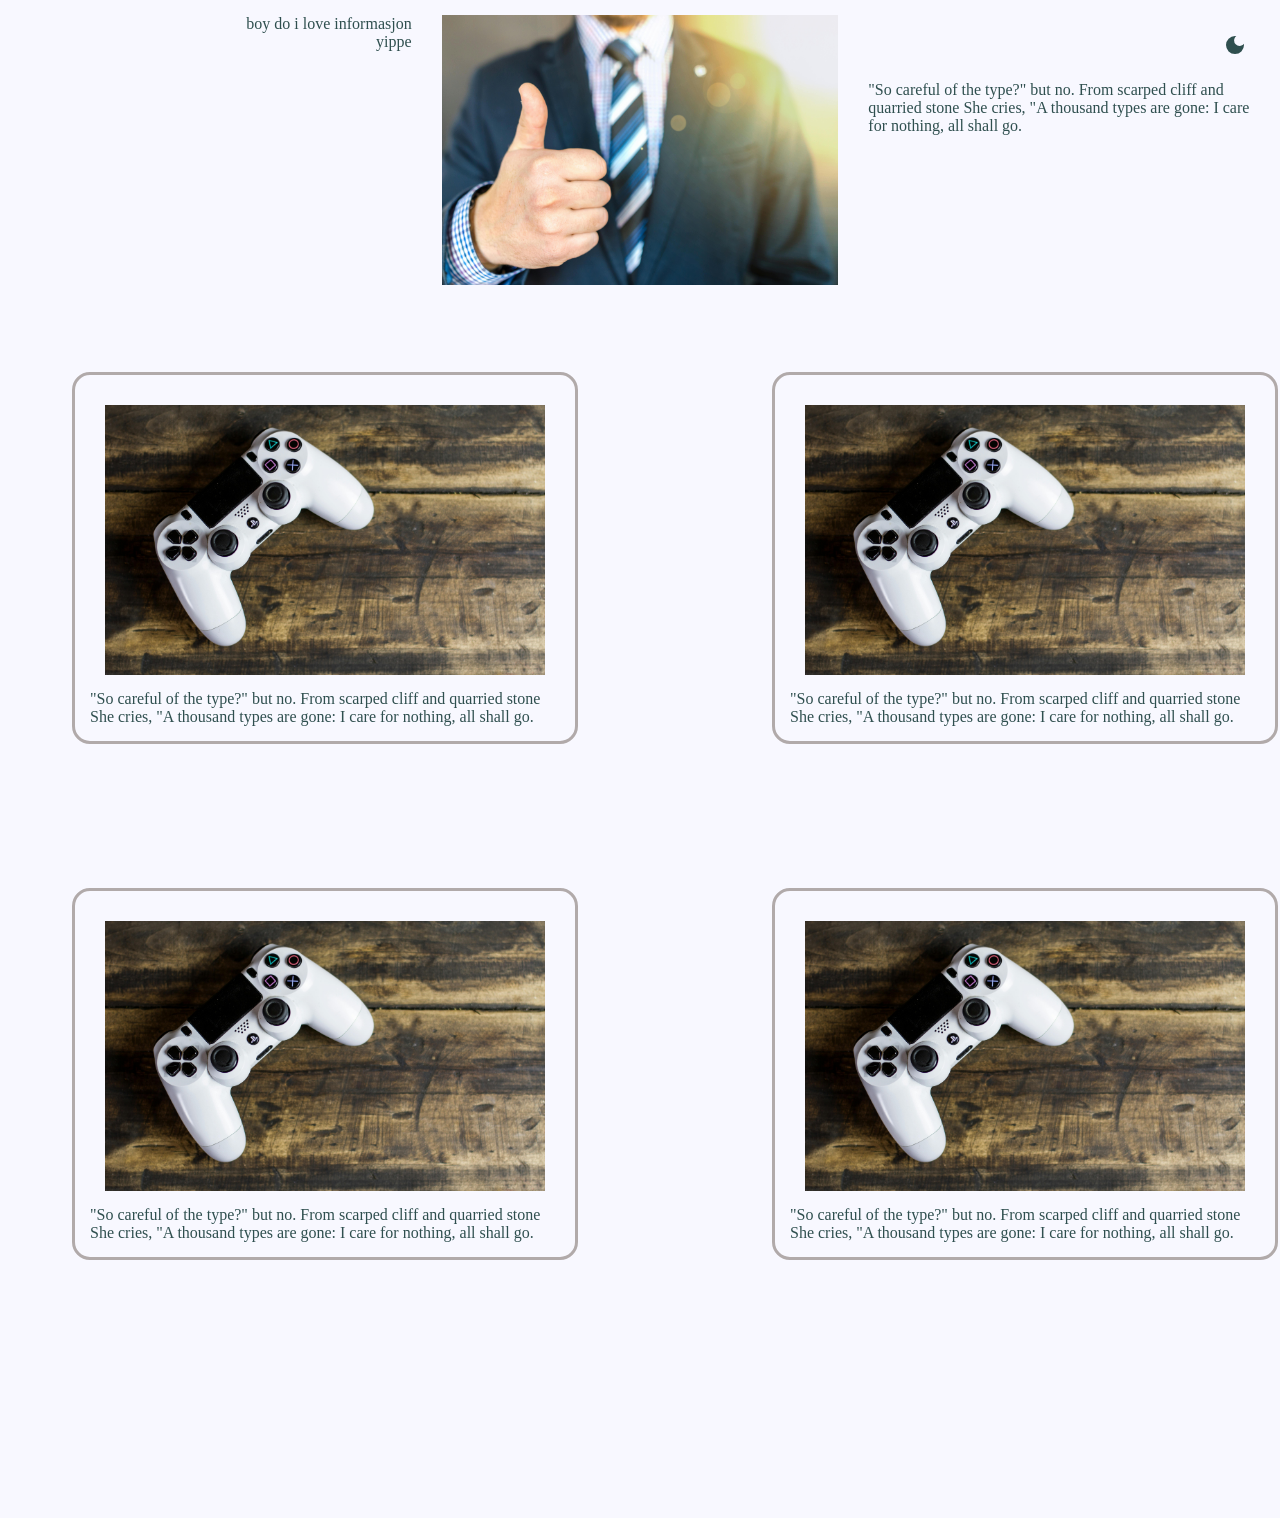
==== index.html @ dd890e80 "dark and light mode" ====
<!doctype html>
<html lang="en">
  <head>
    <meta charset="UTF-8" />
    <meta name="viewport" content="width=device-width, initial-scale=1.0" />
    <title>portfolio</title>
    <link rel="stylesheet" href="css/global.css" />
    <link rel="stylesheet" href="css/style.css" />
  </head>
  <body class="light">
    <header>
      <div id="contactme">
        <p>boy do i love informasjon</p>
        <p>yippe</p>
      </div>
      <img id="itsme" src="/img/pexels-goumbik-684385.jpg" alt="" />
      <div>
        <div id="funnybutton">
          <button id="switch" onclick="klikk()">
            <svg
              xmlns="http://www.w3.org/2000/svg"
              height="24px"
              viewBox="0 -960 960 960"
              width="24px"
              fill="#2f4f4f"
            >
              <path
                d="M480-120q-150 0-255-105T120-480q0-150 105-255t255-105q14 0 27.5 1t26.5 3q-41 29-65.5 75.5T444-660q0 90 63 153t153 63q55 0 101-24.5t75-65.5q2 13 3 26.5t1 27.5q0 150-105 255T480-120Z"
              />
            </svg>
            <svg
              xmlns="http://www.w3.org/2000/svg"
              height="24px"
              viewBox="0 -960 960 960"
              width="24px"
              fill="#e3e3e3"
            >
              <path
                d="M338.5-338.5Q280-397 280-480t58.5-141.5Q397-680 480-680t141.5 58.5Q680-563 680-480t-58.5 141.5Q563-280 480-280t-141.5-58.5ZM200-440H40v-80h160v80Zm720 0H760v-80h160v80ZM440-760v-160h80v160h-80Zm0 720v-160h80v160h-80ZM256-650l-101-97 57-59 96 100-52 56Zm492 496-97-101 53-55 101 97-57 59Zm-98-550 97-101 59 57-100 96-56-52ZM154-212l101-97 55 53-97 101-59-57Z"
              />
            </svg>
          </button>
        </div>
        <br />
        <p></p>
        <br />
        <p id="aboutme">
          "So careful of the type?" but no. From scarped cliff and quarried
          stone She cries, "A thousand types are gone: I care for nothing, all
          shall go.
        </p>
      </div>
    </header>
    <main>
      <div id="img1" class="preview">
        <div class="outline">
          <img src="/img/pexels-pixabay-275033.jpg" alt="" />
          <p>
            "So careful of the type?" but no. From scarped cliff and quarried
            stone She cries, "A thousand types are gone: I care for nothing, all
            shall go.
          </p>
        </div>
      </div>
      <div id="img2" class="preview">
        <div class="outline">
          <img src="/img/pexels-pixabay-275033.jpg" alt="" />
          <p>
            "So careful of the type?" but no. From scarped cliff and quarried
            stone She cries, "A thousand types are gone: I care for nothing, all
            shall go.
          </p>
        </div>
      </div>
      <div id="img3" class="preview">
        <div class="outline">
          <img src="/img/pexels-pixabay-275033.jpg" alt="" />
          <p>
            "So careful of the type?" but no. From scarped cliff and quarried
            stone She cries, "A thousand types are gone: I care for nothing, all
            shall go.
          </p>
        </div>
      </div>

      <div id="img4" class="preview">
        <div class="outline">
          <img src="/img/pexels-pixabay-275033.jpg" alt="" />
          <p>
            "So careful of the type?" but no. From scarped cliff and quarried
            stone She cries, "A thousand types are gone: I care for nothing, all
            shall go.
          </p>
        </div>
      </div>
      <br />
      <p></p>
      <br />
    </main>
    <footer></footer>
  </body>
</html>

<script src="script.js"></script>
---- css/global.css ----
* {
  box-sizing: border-box;
  margin: 0;
  padding: 0;
  font: inherit;
}
img,
video,
Svg {
  max-width: 100%;
  height: auto;
  vertical-align: middle;
}
---- css/style.css ----
header {
  height: 300px;
  display: grid;
  grid-template-columns: 1fr 1fr 1fr;
}
div {
  padding: 15px;
}
img {
  height: 300px;
  display: flex;
  padding: 15px;
  /* min-width: 400px; */
}
#itsme {
  min-width: 400px;
}
main {
  display: grid;
  grid-template-columns: 1fr 1fr;
  column-gap: 50px;
}
footer {
  height: 150px;
}
.preview {
  padding: 75px;
}
.outline {
  border-radius: 15px;
  width: 500px;
  transition-property: box-shadow;
  transition-duration: 500ms;
  outline: solid light-dark(var(--light-outline), var(--dark-outline));
}
.outline:hover {
  box-shadow: 10px 10px;
}
#contactme {
  text-align: right;
}

@media (max-width: 850px) {
  .main {
    grid-template-columns: 1fr 1fr;
  }
  #img1 {
    grid-area: 1 / 2 / span 1;
  }
  #img2 {
    grid-area: 2 / 2 / span 1;
  }
  #img3 {
    grid-area: 3/ 2 / span 1;
  }
  #img4 {
    grid-area: 4/ 2 / span 1;
  }
  #itsme {
    min-width: 300px;
  }
}

:root {
  color-scheme: light dark;

  --light-bg: ghostwhite;
  --light-color: #2f4f4f;
  --light-code: tomato;
  --light-outline: rgb(177, 170, 170);

  --dark-bg: #020924;
  --dark-color: ghostwhite;
  --dark-code: gold;
  --dark-outline: #2f4f4f;
}
* {
  background-color: light-dark(var(--light-bg), var(--dark-bg));
  color: light-dark(var(--light-color), var(--dark-color));
}

.light {
  color-scheme: light;
}
.dark {
  color-scheme: dark;
}

#switch {
  height: 50px;
  width: 50px;
  padding: 0px;
  border-radius: 50%;
  display: flex;
  justify-content: center;
  align-items: center;
  position: fixed;
  top: 20px;
  right: 20px;
  border: none;
}
#switch svg:last-child {
  display: none;
}

.dark #switch svg:first-child {
  display: none;
}
.dark #switch svg:last-child {
  display: block;
}
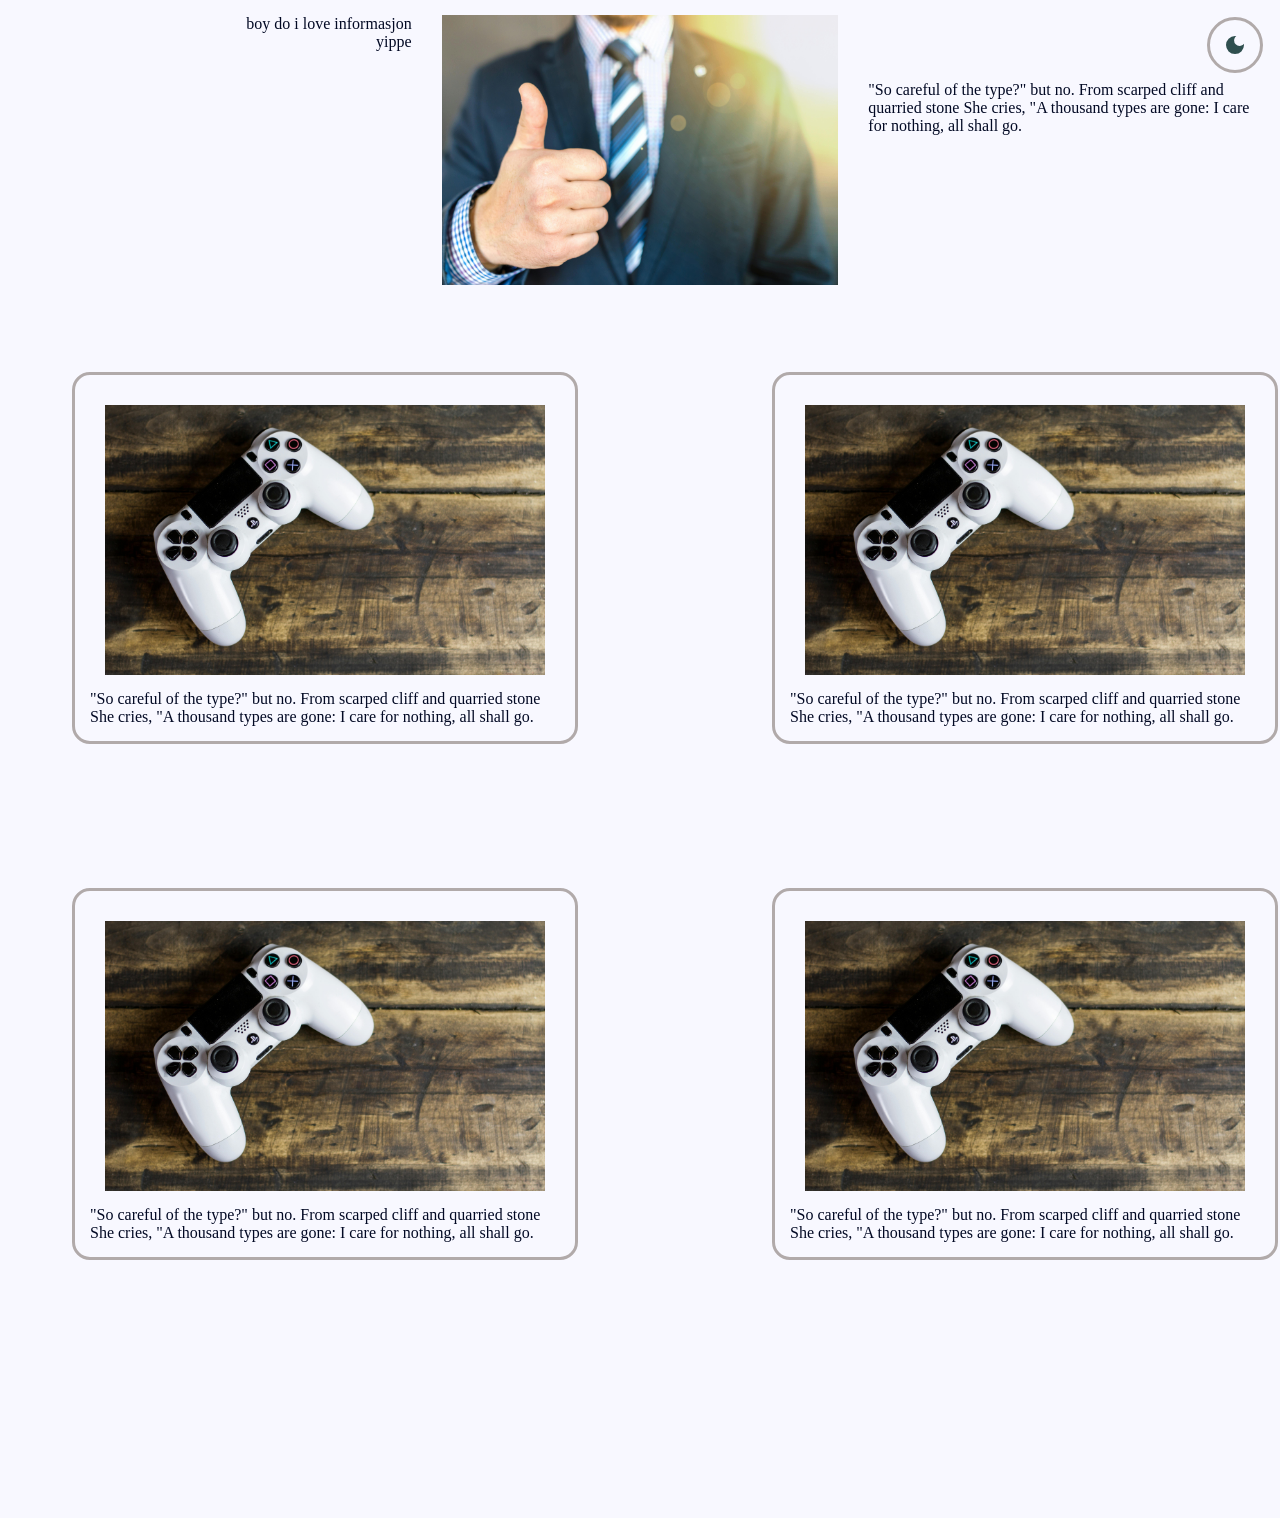
==== commit 0f341eb2: "modalwindow" ====
--- a/index.html
+++ b/index.html
@@ -53,7 +53,7 @@
     </header>
     <main>
       <div id="img1" class="preview">
-        <div class="outline">
+        <div onclick="dialog1()" class="outline">
           <img src="/img/pexels-pixabay-275033.jpg" alt="" />
           <p>
             "So careful of the type?" but no. From scarped cliff and quarried
@@ -82,7 +82,6 @@
           </p>
         </div>
       </div>
-
       <div id="img4" class="preview">
         <div class="outline">
           <img src="/img/pexels-pixabay-275033.jpg" alt="" />
@@ -96,6 +95,22 @@
       <br />
       <p></p>
       <br />
+      <dialog id="dialog">
+        <div class="wrapper">
+          <img class="dialogimg" src="img/pexels-pixabay-275033.jpg" alt="" />
+          <p>
+            "So careful of the type?" but no. From scarped cliff and quarried
+            stone She cries, "A thousand types are gone: I care for nothing, all
+            shall go. "So careful of the type?" but no. From scarped cliff and
+            quarried stone She cries, "A thousand types are gone: I care for
+            nothing, all shall go. "So careful of the type?" but no. From
+            scarped cliff and quarried stone She cries, "A thousand types are
+            gone: I care for nothing, all shall go. "So careful of the type?"
+            but no. From scarped cliff and quarried stone She cries, "A thousand
+            types are gone: I care for nothing, all shall go.
+          </p>
+        </div>
+      </dialog>
     </main>
     <footer></footer>
   </body>
--- a/css/global.css
+++ b/css/global.css
@@ -1,4 +1,4 @@
-* {
+*:not(dialog) {
   box-sizing: border-box;
   margin: 0;
   padding: 0;
--- a/css/style.css
+++ b/css/style.css
@@ -10,7 +10,6 @@
   height: 300px;
   display: flex;
   padding: 15px;
-  /* min-width: 400px; */
 }
 #itsme {
   min-width: 400px;
@@ -35,6 +34,7 @@
 }
 .outline:hover {
   box-shadow: 10px 10px;
+  cursor: pointer;
 }
 #contactme {
   text-align: right;
@@ -65,7 +65,7 @@
   color-scheme: light dark;
 
   --light-bg: ghostwhite;
-  --light-color: #2f4f4f;
+  --light-color: #020924;
   --light-code: tomato;
   --light-outline: rgb(177, 170, 170);
 
@@ -98,6 +98,7 @@
   top: 20px;
   right: 20px;
   border: none;
+  outline: solid light-dark(var(--light-outline), var(--dark-outline));
 }
 #switch svg:last-child {
   display: none;
@@ -109,3 +110,15 @@
 .dark #switch svg:last-child {
   display: block;
 }
+dialog {
+  height: 700px;
+  width: 950px;
+  padding: 0;
+  outline: none;
+}
+dialog.wrapper {
+  padding: 16px;
+}
+.dialogimg {
+  height: 600px;
+}
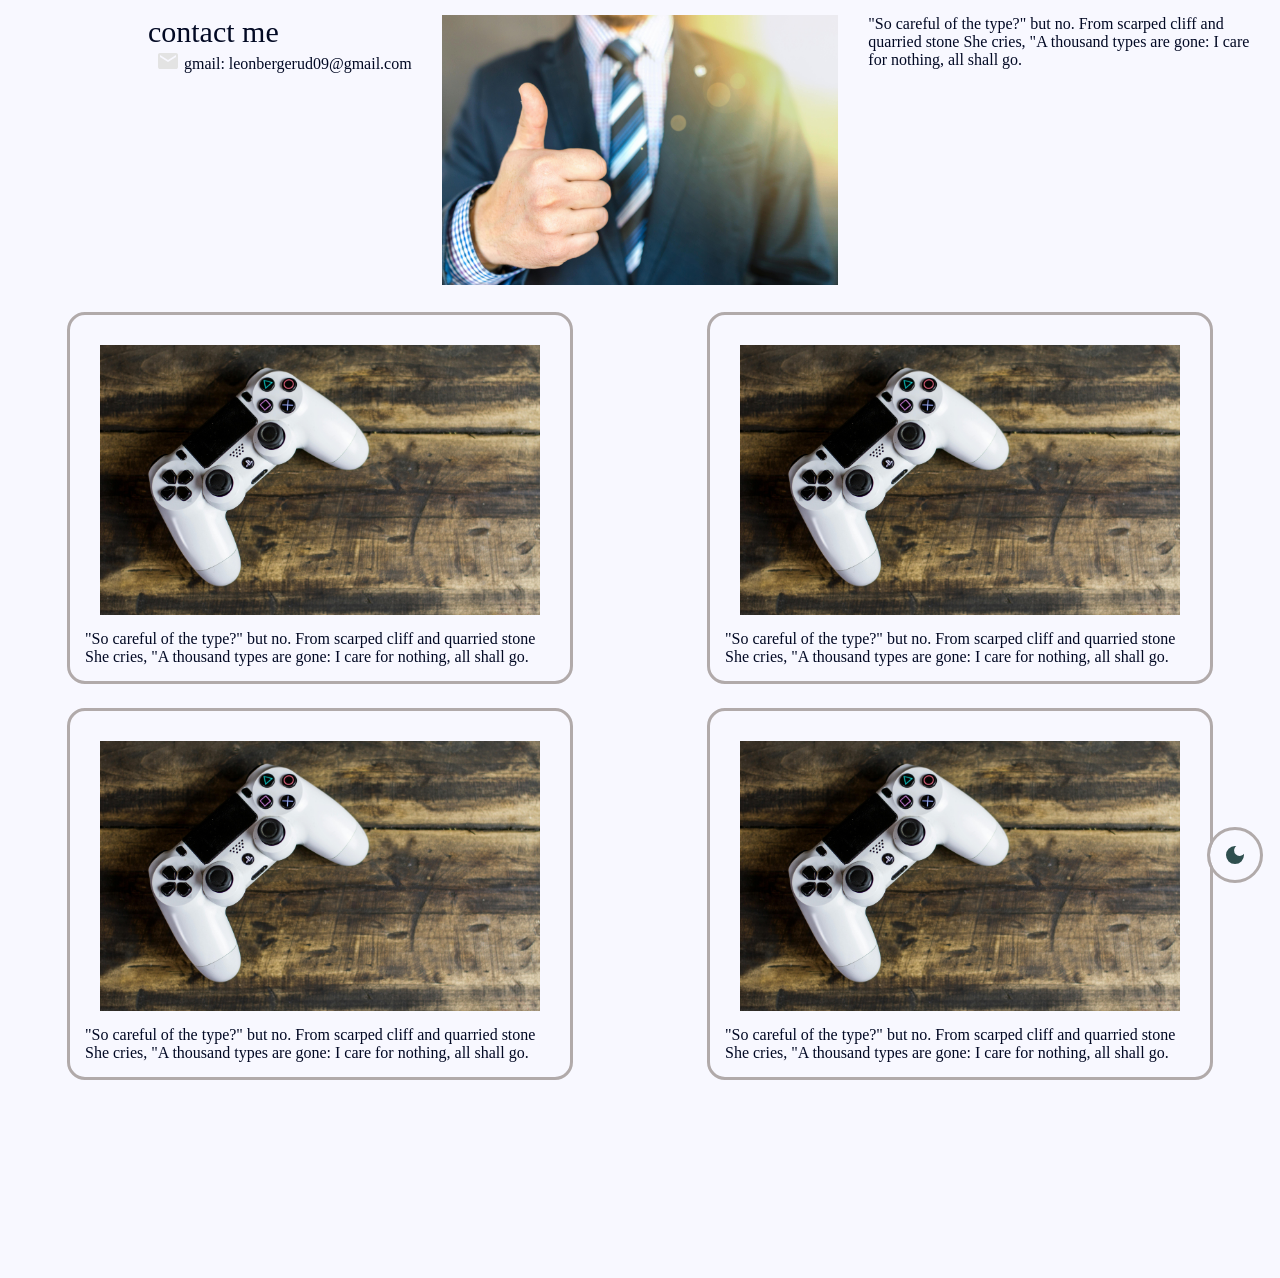
==== commit b3f5391d: "conent" ====
--- a/index.html
+++ b/index.html
@@ -10,40 +10,24 @@
   <body class="light">
     <header>
       <div id="contactme">
-        <p>boy do i love informasjon</p>
-        <p>yippe</p>
+        <p id="contacttitle">contact me</p>
+        <p>
+          <svg
+            xmlns="http://www.w3.org/2000/svg"
+            height="24px"
+            viewBox="0 -960 960 960"
+            width="24px"
+            fill="#e3e3e3"
+          >
+            <path
+              d="M160-160q-33 0-56.5-23.5T80-240v-480q0-33 23.5-56.5T160-800h640q33 0 56.5 23.5T880-720v480q0 33-23.5 56.5T800-160H160Zm320-280 320-200v-80L480-520 160-720v80l320 200Z"
+            />
+          </svg>
+          gmail: leonbergerud09@gmail.com
+        </p>
       </div>
       <img id="itsme" src="/img/pexels-goumbik-684385.jpg" alt="" />
       <div>
-        <div id="funnybutton">
-          <button id="switch" onclick="klikk()">
-            <svg
-              xmlns="http://www.w3.org/2000/svg"
-              height="24px"
-              viewBox="0 -960 960 960"
-              width="24px"
-              fill="#2f4f4f"
-            >
-              <path
-                d="M480-120q-150 0-255-105T120-480q0-150 105-255t255-105q14 0 27.5 1t26.5 3q-41 29-65.5 75.5T444-660q0 90 63 153t153 63q55 0 101-24.5t75-65.5q2 13 3 26.5t1 27.5q0 150-105 255T480-120Z"
-              />
-            </svg>
-            <svg
-              xmlns="http://www.w3.org/2000/svg"
-              height="24px"
-              viewBox="0 -960 960 960"
-              width="24px"
-              fill="#e3e3e3"
-            >
-              <path
-                d="M338.5-338.5Q280-397 280-480t58.5-141.5Q397-680 480-680t141.5 58.5Q680-563 680-480t-58.5 141.5Q563-280 480-280t-141.5-58.5ZM200-440H40v-80h160v80Zm720 0H760v-80h160v80ZM440-760v-160h80v160h-80Zm0 720v-160h80v160h-80ZM256-650l-101-97 57-59 96 100-52 56Zm492 496-97-101 53-55 101 97-57 59Zm-98-550 97-101 59 57-100 96-56-52ZM154-212l101-97 55 53-97 101-59-57Z"
-              />
-            </svg>
-          </button>
-        </div>
-        <br />
-        <p></p>
-        <br />
         <p id="aboutme">
           "So careful of the type?" but no. From scarped cliff and quarried
           stone She cries, "A thousand types are gone: I care for nothing, all
@@ -54,7 +38,7 @@
     <main>
       <div id="img1" class="preview">
         <div onclick="dialog1()" class="outline">
-          <img src="/img/pexels-pixabay-275033.jpg" alt="" />
+          <img class="previewimg" src="/img/pexels-pixabay-275033.jpg" alt="" />
           <p>
             "So careful of the type?" but no. From scarped cliff and quarried
             stone She cries, "A thousand types are gone: I care for nothing, all
@@ -63,7 +47,7 @@
         </div>
       </div>
       <div id="img2" class="preview">
-        <div class="outline">
+        <div onclick="dialog2()" class="outline">
           <img src="/img/pexels-pixabay-275033.jpg" alt="" />
           <p>
             "So careful of the type?" but no. From scarped cliff and quarried
@@ -73,7 +57,7 @@
         </div>
       </div>
       <div id="img3" class="preview">
-        <div class="outline">
+        <div onclick="dialog3()" class="outline">
           <img src="/img/pexels-pixabay-275033.jpg" alt="" />
           <p>
             "So careful of the type?" but no. From scarped cliff and quarried
@@ -83,7 +67,7 @@
         </div>
       </div>
       <div id="img4" class="preview">
-        <div class="outline">
+        <div onclick="dialog4()" class="outline">
           <img src="/img/pexels-pixabay-275033.jpg" alt="" />
           <p>
             "So careful of the type?" but no. From scarped cliff and quarried
@@ -111,8 +95,77 @@
           </p>
         </div>
       </dialog>
+      <dialog id="dialog2">
+        <div class="wrap">
+          <img class="dialogimg" src="img/pexels-pixabay-275033.jpg" alt="" />
+          <p>
+            when you hear th eknel of a requiem bell when you hear th eknel of a
+            requiem bellwhen you hear th eknel of a requiem bellwhen you hear th
+            eknel of a requiem bellwhen you hear th eknel of a requiem bellwhen
+            you hear th eknel of a requiem bellwhen you hear th eknel of a
+            requiem bellwhen you hear th eknel of a requiem bellwhen you hear th
+            eknel of a requiem bell when you hear th eknel of a requiem bell
+            when you hear th eknel of a requiem bell when you hear th eknel of a
+            requiem bell
+          </p>
+        </div>
+      </dialog>
+      <dialog id="dialog3">
+        <div class="wrapp">
+          <img class="dialogimg" src="img/pexels-pixabay-275033.jpg" alt="" />
+          <p>
+            would you go running if you saw the real me maybe youd love me maybe
+            youd fear me but ill never ask you no thats super scary would you go
+            running if you saw the real me maybe youd love me maybe youd fear me
+            but ill never ask you no thats super scary would you go running if
+            you saw the real me maybe youd love me maybe youd fear me but ill
+            never ask you no thats super scary would you go running if you saw
+            the real me maybe youd love me maybe youd fear me but ill never ask
+            you no thats super scary would you go running if you saw the real me
+            maybe youd love me maybe youd fear me but ill never ask you no thats
+            super scary
+          </p>
+        </div>
+      </dialog>
+
+      <dialog id="dialog4">
+        <div class="wrappers">
+          <img class="dialogimg" src="img/pexels-pixabay-275033.jpg" alt="" />
+          <p>
+            if you got a real mess and wanna clean like the pros than you gotta
+            see this
+          </p>
+        </div>
+      </dialog>
     </main>
-    <footer></footer>
+    <footer>
+      <div id="funnybutton">
+        <button id="switch" onclick="klikk()">
+          <svg
+            xmlns="http://www.w3.org/2000/svg"
+            height="24px"
+            viewBox="0 -960 960 960"
+            width="24px"
+            fill="#2f4f4f"
+          >
+            <path
+              d="M480-120q-150 0-255-105T120-480q0-150 105-255t255-105q14 0 27.5 1t26.5 3q-41 29-65.5 75.5T444-660q0 90 63 153t153 63q55 0 101-24.5t75-65.5q2 13 3 26.5t1 27.5q0 150-105 255T480-120Z"
+            />
+          </svg>
+          <svg
+            xmlns="http://www.w3.org/2000/svg"
+            height="24px"
+            viewBox="0 -960 960 960"
+            width="24px"
+            fill="#e3e3e3"
+          >
+            <path
+              d="M338.5-338.5Q280-397 280-480t58.5-141.5Q397-680 480-680t141.5 58.5Q680-563 680-480t-58.5 141.5Q563-280 480-280t-141.5-58.5ZM200-440H40v-80h160v80Zm720 0H760v-80h160v80ZM440-760v-160h80v160h-80Zm0 720v-160h80v160h-80ZM256-650l-101-97 57-59 96 100-52 56Zm492 496-97-101 53-55 101 97-57 59Zm-98-550 97-101 59 57-100 96-56-52ZM154-212l101-97 55 53-97 101-59-57Z"
+            />
+          </svg>
+        </button>
+      </div>
+    </footer>
   </body>
 </html>
 
--- a/css/style.css
+++ b/css/style.css
@@ -14,16 +14,21 @@
 #itsme {
   min-width: 400px;
 }
+@media (min-width: 850px) {
+  main {
+    display: grid;
+    grid-template-columns: 1fr 1fr;
+  }
+}
 main {
-  display: grid;
-  grid-template-columns: 1fr 1fr;
-  column-gap: 50px;
+  place-items: center;
 }
 footer {
   height: 150px;
 }
-.preview {
-  padding: 75px;
+#contacttitle {
+  text-align: center;
+  font-size: 30px;
 }
 .outline {
   border-radius: 15px;
@@ -39,28 +44,6 @@
 #contactme {
   text-align: right;
 }
-
-@media (max-width: 850px) {
-  .main {
-    grid-template-columns: 1fr 1fr;
-  }
-  #img1 {
-    grid-area: 1 / 2 / span 1;
-  }
-  #img2 {
-    grid-area: 2 / 2 / span 1;
-  }
-  #img3 {
-    grid-area: 3/ 2 / span 1;
-  }
-  #img4 {
-    grid-area: 4/ 2 / span 1;
-  }
-  #itsme {
-    min-width: 300px;
-  }
-}
-
 :root {
   color-scheme: light dark;
 
@@ -95,7 +78,7 @@
   justify-content: center;
   align-items: center;
   position: fixed;
-  top: 20px;
+  bottom: 20px;
   right: 20px;
   border: none;
   outline: solid light-dark(var(--light-outline), var(--dark-outline));
@@ -112,13 +95,51 @@
 }
 dialog {
   height: 700px;
-  width: 950px;
+  width: 820px;
   padding: 0;
   outline: none;
+  border-radius: 15px;
 }
 dialog.wrapper {
   padding: 16px;
 }
 .dialogimg {
-  height: 600px;
+  height: 490px;
 }
+dialog::backdrop {
+  background-color: black;
+  opacity: 0.4;
+}
+
+@media (max-width: 850px) {
+  main {
+    display: block;
+  }
+  #aboutme {
+    font-size: 11px;
+  }
+  #itsme {
+    min-width: 150px;
+    max-height: 150px;
+  }
+  .preview {
+    padding: 25px;
+  }
+  .dialogimg {
+    height: 300px;
+  }
+  dialog {
+    height: 500px;
+    width: 500px;
+  }
+  header {
+    height: fit-content;
+  }
+  .outline {
+    width: fit-content;
+  }
+}
+
+svg {
+  vertical-align: bottom;
+}
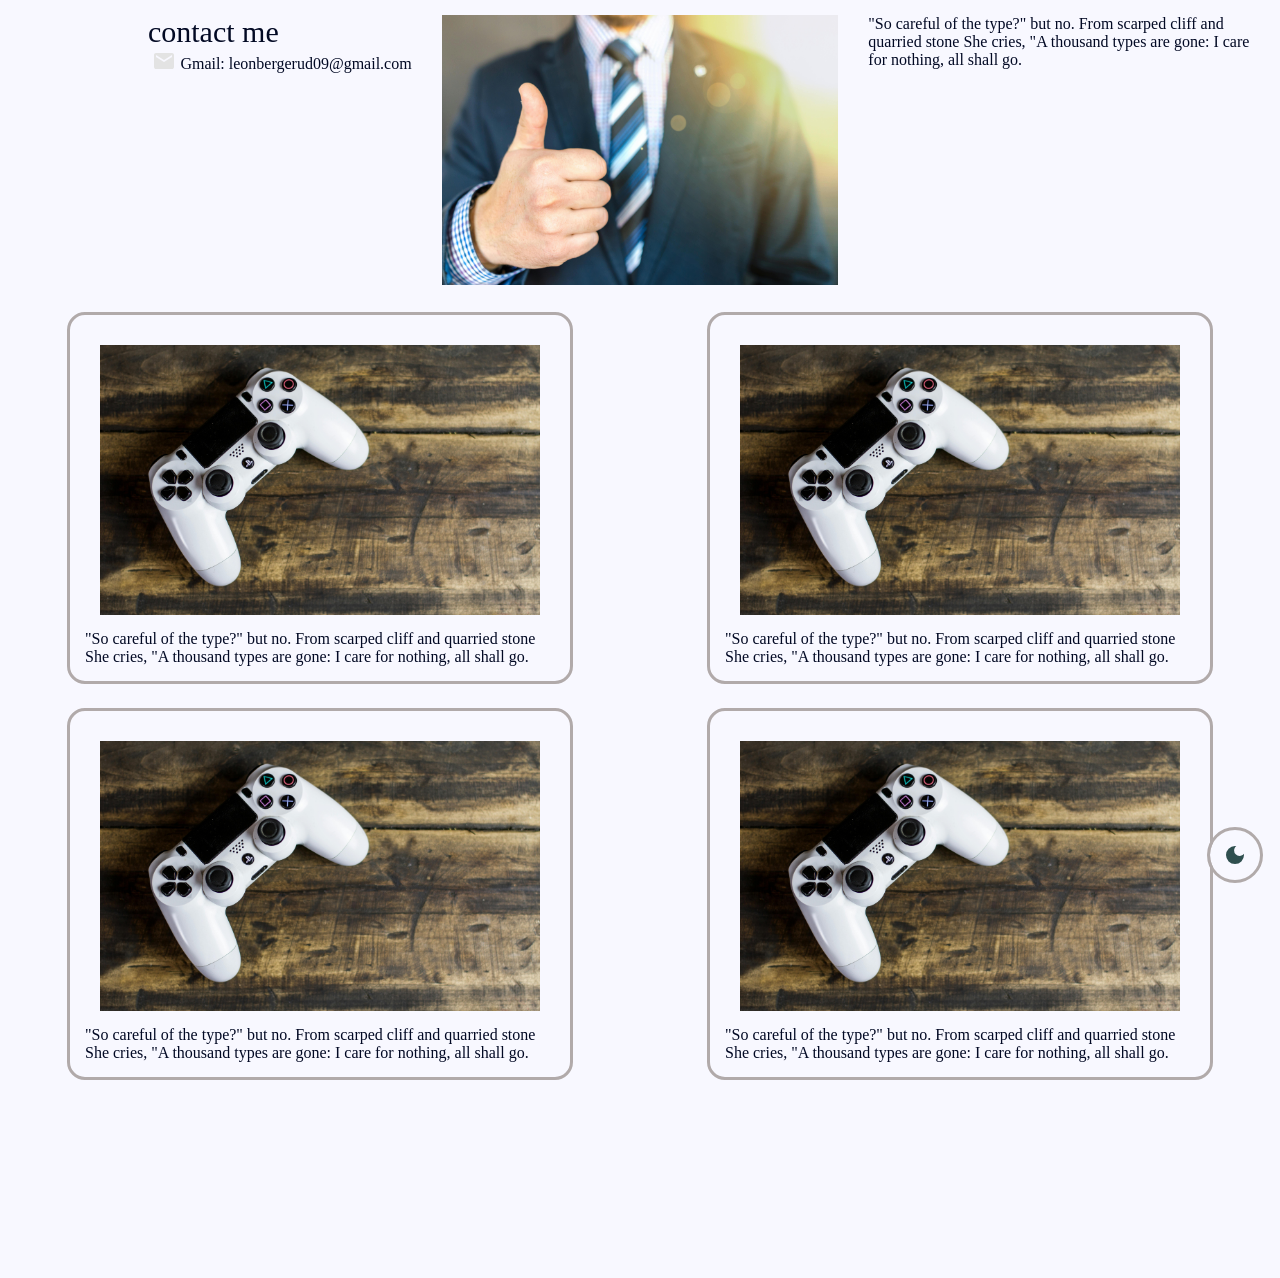
==== commit a96d2d28: "Update index.html" ====
--- a/index.html
+++ b/index.html
@@ -23,7 +23,7 @@
               d="M160-160q-33 0-56.5-23.5T80-240v-480q0-33 23.5-56.5T160-800h640q33 0 56.5 23.5T880-720v480q0 33-23.5 56.5T800-160H160Zm320-280 320-200v-80L480-520 160-720v80l320 200Z"
             />
           </svg>
-          gmail: leonbergerud09@gmail.com
+          Gmail: leonbergerud09@gmail.com
         </p>
       </div>
       <img id="itsme" src="/img/pexels-goumbik-684385.jpg" alt="" />
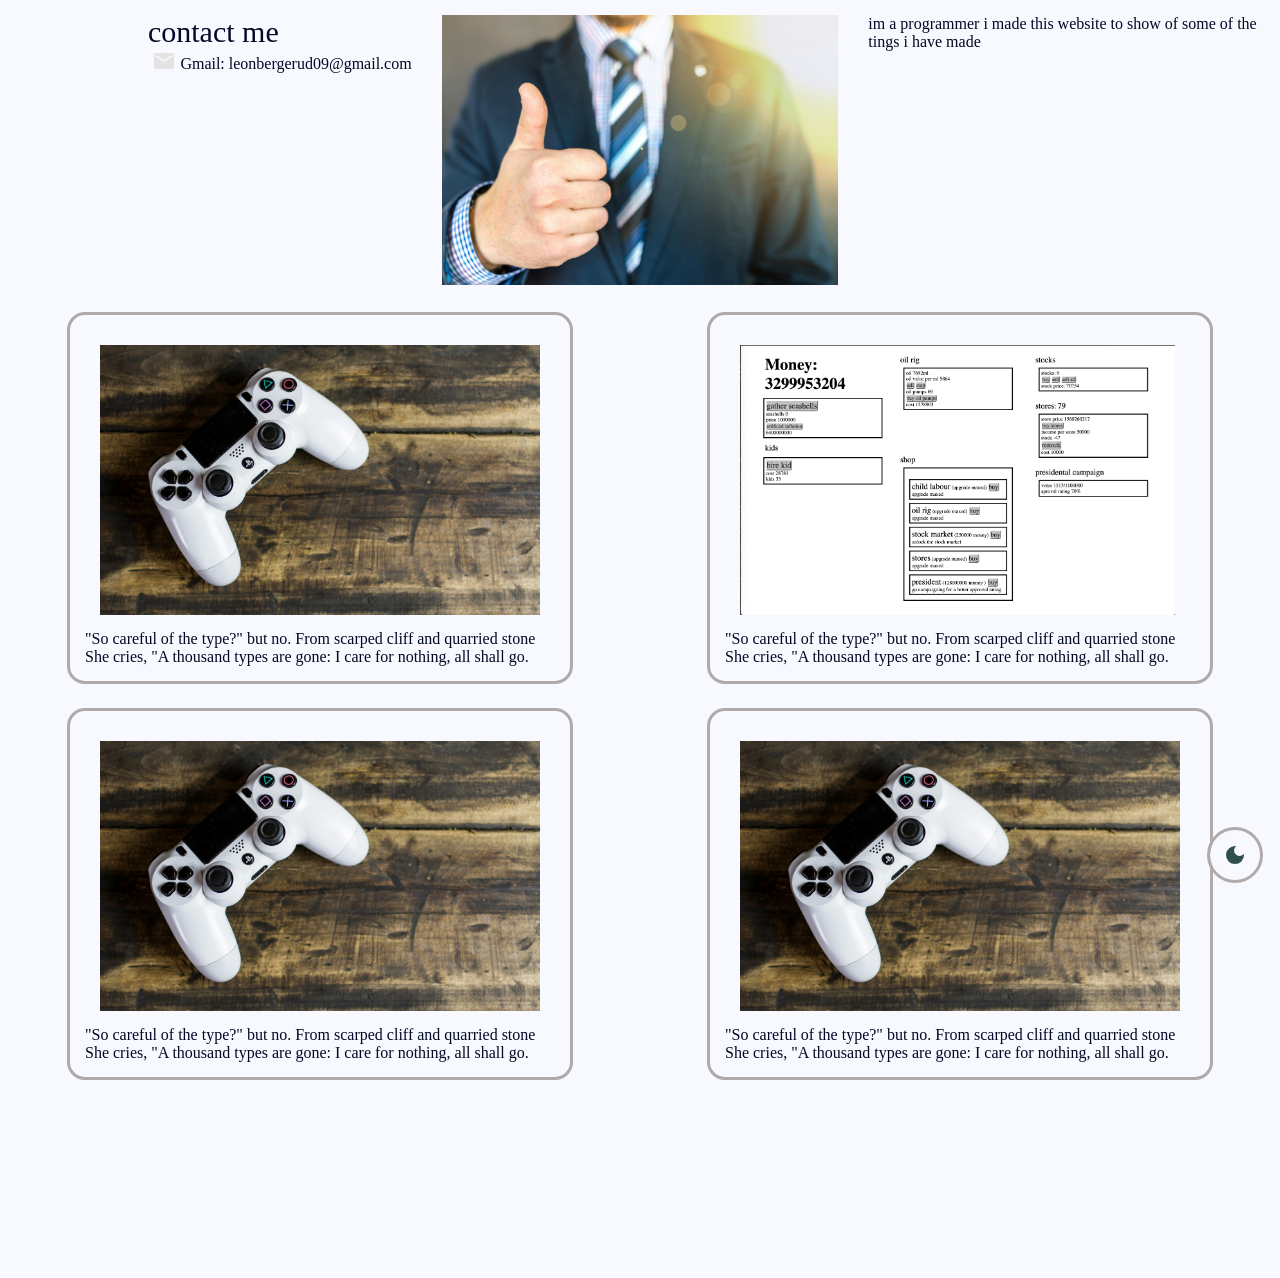
==== commit 00b82b80: "picture 2" ====
--- a/index.html
+++ b/index.html
@@ -29,9 +29,8 @@
       <img id="itsme" src="/img/pexels-goumbik-684385.jpg" alt="" />
       <div>
         <p id="aboutme">
-          "So careful of the type?" but no. From scarped cliff and quarried
-          stone She cries, "A thousand types are gone: I care for nothing, all
-          shall go.
+          im a programmer i made this website to show of some of the tings i
+          have made
         </p>
       </div>
     </header>
@@ -48,7 +47,7 @@
       </div>
       <div id="img2" class="preview">
         <div onclick="dialog2()" class="outline">
-          <img src="/img/pexels-pixabay-275033.jpg" alt="" />
+          <img src="img/Skjermbilde 2026-03-02 kl. 09.12.00.png" alt="" />
           <p>
             "So careful of the type?" but no. From scarped cliff and quarried
             stone She cries, "A thousand types are gone: I care for nothing, all
@@ -97,7 +96,11 @@
       </dialog>
       <dialog id="dialog2">
         <div class="wrap">
-          <img class="dialogimg" src="img/pexels-pixabay-275033.jpg" alt="" />
+          <img
+            class="dialogimg"
+            src="img/Skjermbilde 2026-03-02 kl. 09.12.00.png"
+            alt=""
+          />
           <p>
             when you hear th eknel of a requiem bell when you hear th eknel of a
             requiem bellwhen you hear th eknel of a requiem bellwhen you hear th
--- a/css/style.css
+++ b/css/style.css
@@ -93,6 +93,9 @@
 .dark #switch svg:last-child {
   display: block;
 }
+#switch:hover {
+  cursor: pointer;
+}
 dialog {
   height: 700px;
   width: 820px;
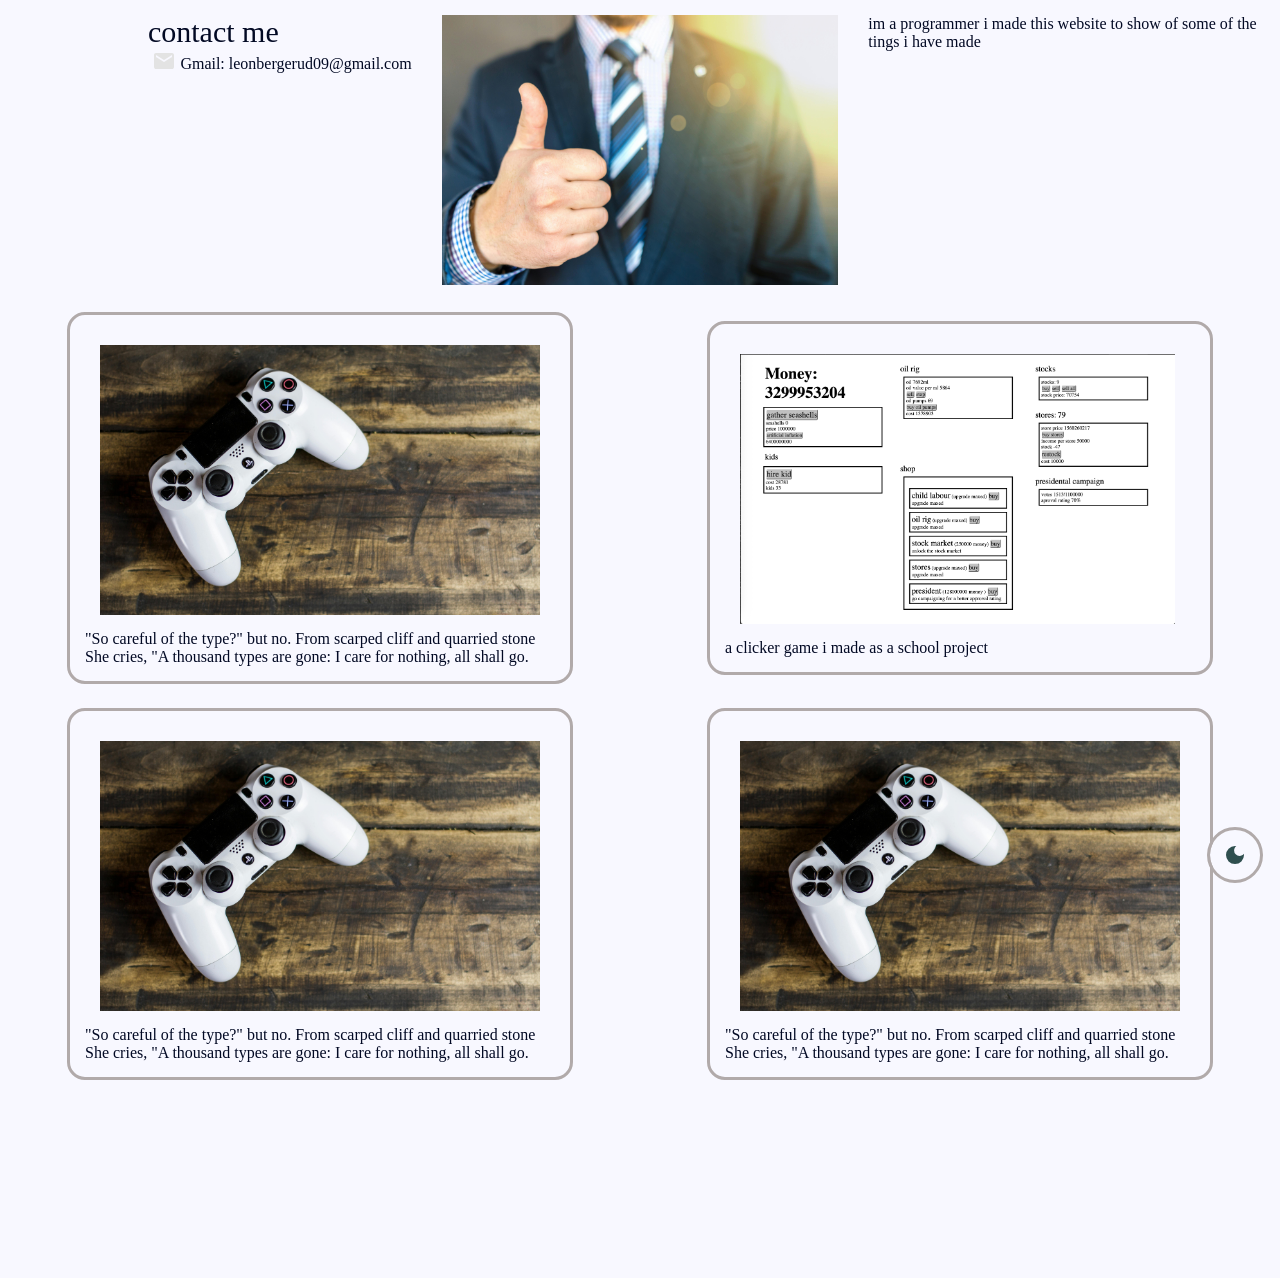
==== commit d71b7954: "changing dialog2" ====
--- a/index.html
+++ b/index.html
@@ -48,11 +48,7 @@
       <div id="img2" class="preview">
         <div onclick="dialog2()" class="outline">
           <img src="img/Skjermbilde 2026-03-02 kl. 09.12.00.png" alt="" />
-          <p>
-            "So careful of the type?" but no. From scarped cliff and quarried
-            stone She cries, "A thousand types are gone: I care for nothing, all
-            shall go.
-          </p>
+          <p>a clicker game i made as a school project</p>
         </div>
       </div>
       <div id="img3" class="preview">
@@ -102,14 +98,10 @@
             alt=""
           />
           <p>
-            when you hear th eknel of a requiem bell when you hear th eknel of a
-            requiem bellwhen you hear th eknel of a requiem bellwhen you hear th
-            eknel of a requiem bellwhen you hear th eknel of a requiem bellwhen
-            you hear th eknel of a requiem bellwhen you hear th eknel of a
-            requiem bellwhen you hear th eknel of a requiem bellwhen you hear th
-            eknel of a requiem bell when you hear th eknel of a requiem bell
-            when you hear th eknel of a requiem bell when you hear th eknel of a
-            requiem bell
+            this is a simple clicker game i made for a school project you can
+            collect seashells for money and eventually move on to oil and stores
+            this was my first time usin javascript an dim very proud of how it
+            turned out
           </p>
         </div>
       </dialog>
--- a/css/style.css
+++ b/css/style.css
@@ -38,7 +38,7 @@
   outline: solid light-dark(var(--light-outline), var(--dark-outline));
 }
 .outline:hover {
-  box-shadow: 10px 10px;
+  box-shadow: 15px 15px;
   cursor: pointer;
 }
 #contactme {
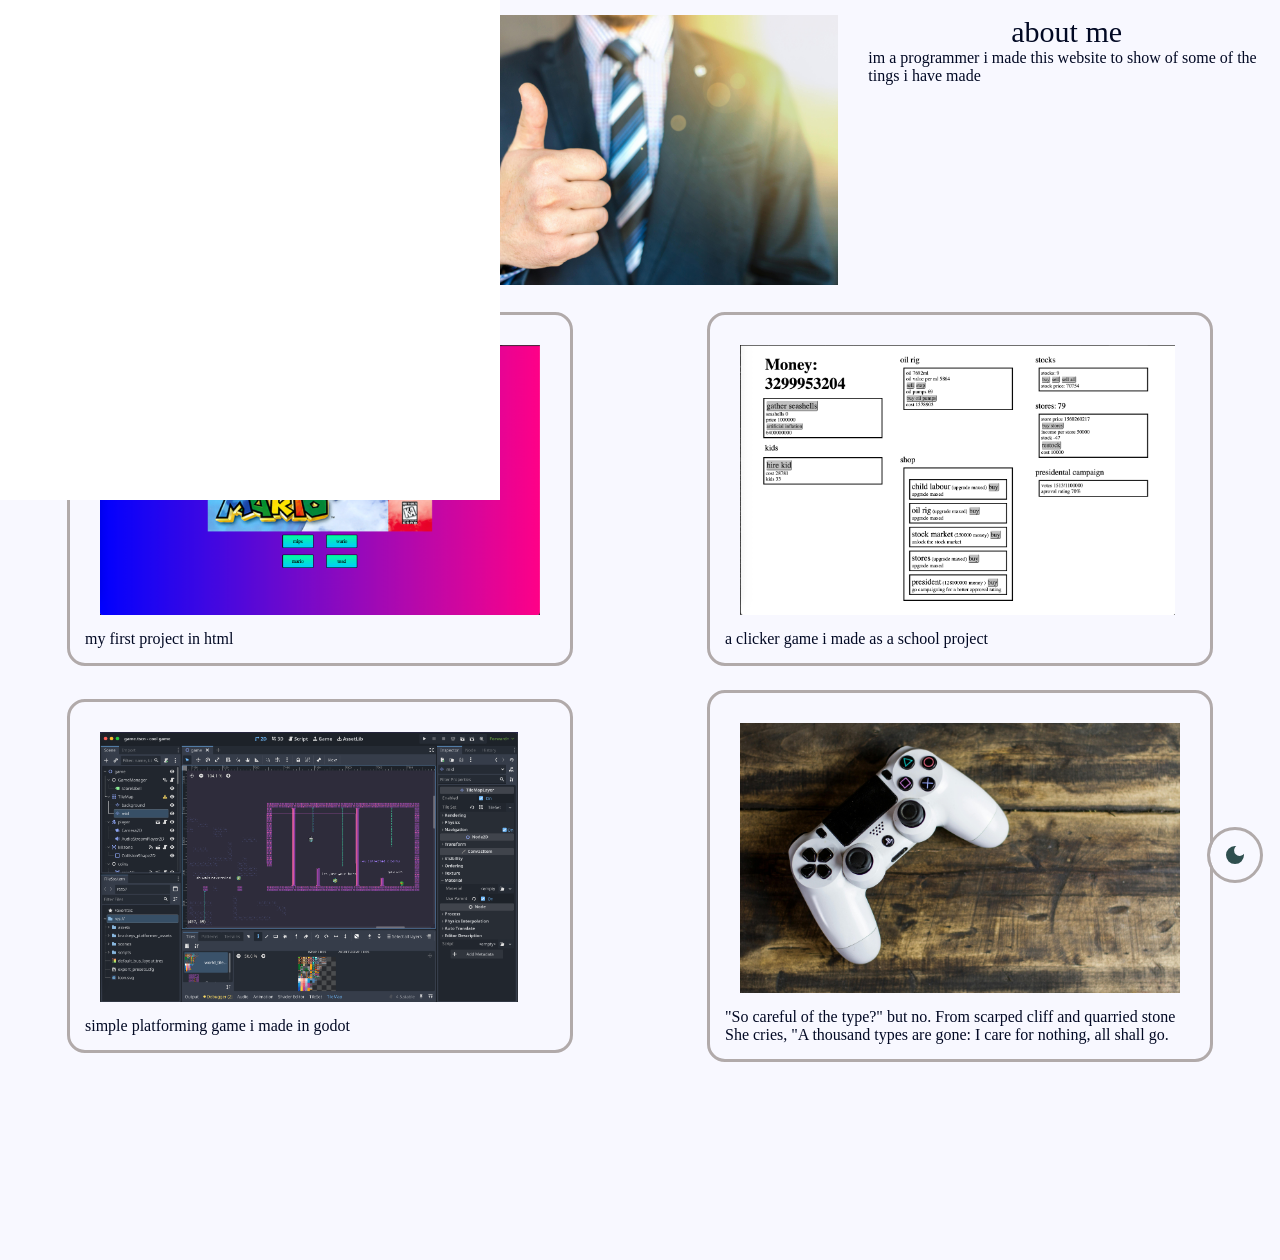
==== commit 79aade48: "mosue box" ====
--- a/index.html
+++ b/index.html
@@ -8,6 +8,7 @@
     <link rel="stylesheet" href="css/style.css" />
   </head>
   <body class="light">
+    <div id="circle"></div>
     <header>
       <div id="contactme">
         <p id="contacttitle">contact me</p>
@@ -28,6 +29,7 @@
       </div>
       <img id="itsme" src="/img/pexels-goumbik-684385.jpg" alt="" />
       <div>
+        <h1>about me</h1>
         <p id="aboutme">
           im a programmer i made this website to show of some of the tings i
           have made
@@ -37,12 +39,12 @@
     <main>
       <div id="img1" class="preview">
         <div onclick="dialog1()" class="outline">
-          <img class="previewimg" src="/img/pexels-pixabay-275033.jpg" alt="" />
-          <p>
-            "So careful of the type?" but no. From scarped cliff and quarried
-            stone She cries, "A thousand types are gone: I care for nothing, all
-            shall go.
-          </p>
+          <img
+            class="previewimg"
+            src="/img/Skjermbilde 2026-03-11 kl. 13.12.33.png"
+            alt=""
+          />
+          <p>my first project in html</p>
         </div>
       </div>
       <div id="img2" class="preview">
@@ -53,12 +55,8 @@
       </div>
       <div id="img3" class="preview">
         <div onclick="dialog3()" class="outline">
-          <img src="/img/pexels-pixabay-275033.jpg" alt="" />
-          <p>
-            "So careful of the type?" but no. From scarped cliff and quarried
-            stone She cries, "A thousand types are gone: I care for nothing, all
-            shall go.
-          </p>
+          <img src="/img/Skjermbilde 2026-03-11 kl. 13.15.43.png" alt="" />
+          <p>simple platforming game i made in godot</p>
         </div>
       </div>
       <div id="img4" class="preview">
@@ -76,17 +74,15 @@
       <br />
       <dialog id="dialog">
         <div class="wrapper">
-          <img class="dialogimg" src="img/pexels-pixabay-275033.jpg" alt="" />
+          <img
+            class="dialogimg"
+            src="img/Skjermbilde 2026-03-11 kl. 13.12.33.png"
+            alt=""
+          />
           <p>
-            "So careful of the type?" but no. From scarped cliff and quarried
-            stone She cries, "A thousand types are gone: I care for nothing, all
-            shall go. "So careful of the type?" but no. From scarped cliff and
-            quarried stone She cries, "A thousand types are gone: I care for
-            nothing, all shall go. "So careful of the type?" but no. From
-            scarped cliff and quarried stone She cries, "A thousand types are
-            gone: I care for nothing, all shall go. "So careful of the type?"
-            but no. From scarped cliff and quarried stone She cries, "A thousand
-            types are gone: I care for nothing, all shall go.
+            this is my first ever project in html it is a simple quiz with some
+            styling. it isnt to impressive and the questions arent very good but
+            im still proud of it and thinks its imressive for my first project
           </p>
         </div>
       </dialog>
@@ -107,18 +103,14 @@
       </dialog>
       <dialog id="dialog3">
         <div class="wrapp">
-          <img class="dialogimg" src="img/pexels-pixabay-275033.jpg" alt="" />
+          <img
+            class="dialogimg"
+            src="img/Skjermbilde 2026-03-11 kl. 13.15.43.png"
+            alt=""
+          />
           <p>
-            would you go running if you saw the real me maybe youd love me maybe
-            youd fear me but ill never ask you no thats super scary would you go
-            running if you saw the real me maybe youd love me maybe youd fear me
-            but ill never ask you no thats super scary would you go running if
-            you saw the real me maybe youd love me maybe youd fear me but ill
-            never ask you no thats super scary would you go running if you saw
-            the real me maybe youd love me maybe youd fear me but ill never ask
-            you no thats super scary would you go running if you saw the real me
-            maybe youd love me maybe youd fear me but ill never ask you no thats
-            super scary
+            i made this game in 1 week after watching a tutorial. you play as a
+            little guy that tries to collect coins as he goes to work
           </p>
         </div>
       </dialog>
--- a/css/style.css
+++ b/css/style.css
@@ -5,6 +5,16 @@
 }
 div {
   padding: 15px;
+}
+#circle {
+  background-color: white;
+  height: 500px;
+  aspect-ratio: 1;
+  position: absolute;
+}
+h1 {
+  font-size: 30px;
+  text-align: center;
 }
 img {
   height: 300px;
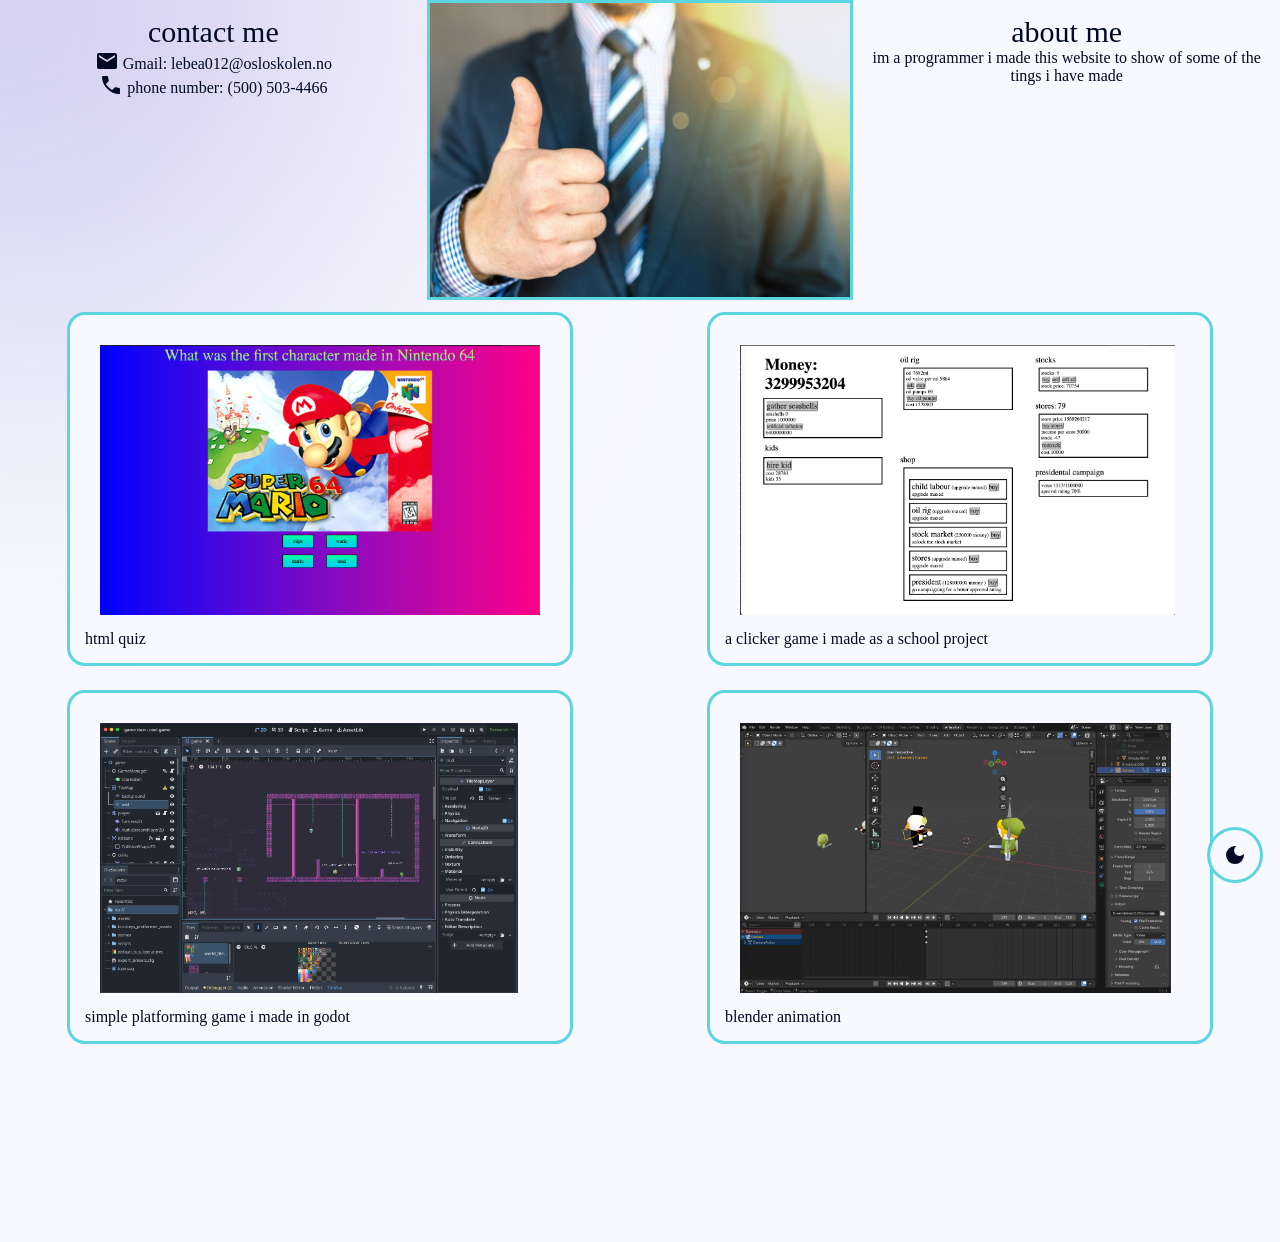
==== commit 5ed536a1: "idk" ====
--- a/index.html
+++ b/index.html
@@ -8,7 +8,9 @@
     <link rel="stylesheet" href="css/style.css" />
   </head>
   <body class="light">
-    <div id="circle"></div>
+    <div id="blur">
+      <div id="circle"></div>
+    </div>
     <header>
       <div id="contactme">
         <p id="contacttitle">contact me</p>
@@ -24,7 +26,21 @@
               d="M160-160q-33 0-56.5-23.5T80-240v-480q0-33 23.5-56.5T160-800h640q33 0 56.5 23.5T880-720v480q0 33-23.5 56.5T800-160H160Zm320-280 320-200v-80L480-520 160-720v80l320 200Z"
             />
           </svg>
-          Gmail: leonbergerud09@gmail.com
+          Gmail: lebea012@osloskolen.no
+        </p>
+        <p>
+          <svg
+            xmlns="http://www.w3.org/2000/svg"
+            height="24px"
+            viewBox="0 -960 960 960"
+            width="24px"
+            fill="#e3e3e3"
+          >
+            <path
+              d="M798-120q-125 0-247-54.5T329-329Q229-429 174.5-551T120-798q0-18 12-30t30-12h162q14 0 25 9.5t13 22.5l26 140q2 16-1 27t-11 19l-97 98q20 37 47.5 71.5T387-386q31 31 65 57.5t72 48.5l94-94q9-9 23.5-13.5T670-390l138 28q14 4 23 14.5t9 23.5v162q0 18-12 30t-30 12Z"
+            />
+          </svg>
+          phone number: (500) 503-4466
         </p>
       </div>
       <img id="itsme" src="/img/pexels-goumbik-684385.jpg" alt="" />
@@ -44,7 +60,7 @@
             src="/img/Skjermbilde 2026-03-11 kl. 13.12.33.png"
             alt=""
           />
-          <p>my first project in html</p>
+          <p>html quiz</p>
         </div>
       </div>
       <div id="img2" class="preview">
@@ -61,12 +77,8 @@
       </div>
       <div id="img4" class="preview">
         <div onclick="dialog4()" class="outline">
-          <img src="/img/pexels-pixabay-275033.jpg" alt="" />
-          <p>
-            "So careful of the type?" but no. From scarped cliff and quarried
-            stone She cries, "A thousand types are gone: I care for nothing, all
-            shall go.
-          </p>
+          <img src="/img/Skjermbilde 2026-03-12 kl. 12.37.47.png" alt="" />
+          <p>blender animation</p>
         </div>
       </div>
       <br />
@@ -81,8 +93,9 @@
           />
           <p>
             this is my first ever project in html it is a simple quiz with some
-            styling. it isnt to impressive and the questions arent very good but
-            im still proud of it and thinks its imressive for my first project
+            styling. it isn't to impressive and the questions aren't the best
+            but im still proud of it and thinks its imressive for my first
+            project
           </p>
         </div>
       </dialog>
@@ -96,7 +109,7 @@
           <p>
             this is a simple clicker game i made for a school project you can
             collect seashells for money and eventually move on to oil and stores
-            this was my first time usin javascript an dim very proud of how it
+            this was my first time usin javascript and I'm very proud of how it
             turned out
           </p>
         </div>
@@ -117,10 +130,15 @@
 
       <dialog id="dialog4">
         <div class="wrappers">
-          <img class="dialogimg" src="img/pexels-pixabay-275033.jpg" alt="" />
+          <img
+            class="dialogimg"
+            src="img/Skjermbilde 2026-03-12 kl. 12.37.47.png"
+            alt=""
+          />
           <p>
-            if you got a real mess and wanna clean like the pros than you gotta
-            see this
+            this was a simple fight scene i made in blender in a week using
+            keyframes. ot iss a very epic fight against the green swordman and a
+            british gentleman
           </p>
         </div>
       </dialog>
--- a/css/global.css
+++ b/css/global.css
@@ -11,3 +11,10 @@
   height: auto;
   vertical-align: middle;
 }
+*:not(#blur, #circle) {
+  z-index: 3;
+}
+*:not(body, dialog, .outline, button) {
+  background-color: transparent;
+  position: sticky;
+}
--- a/css/style.css
+++ b/css/style.css
@@ -6,11 +6,41 @@
 div {
   padding: 15px;
 }
+#aboutme {
+  text-align: center;
+}
+@keyframes rotate {
+  from {
+    rotate: 0deg;
+  }
+  50% {
+    scale: 1 2;
+  }
+  to {
+    rotate: 360deg;
+  }
+}
+
 #circle {
   background-color: white;
-  height: 500px;
+  height: 400px;
   aspect-ratio: 1;
   position: absolute;
+  left: 50%;
+  top: 50%;
+  translate: -50% -50%;
+  border-radius: 50%;
+  background: linear-gradient(
+    to right top,
+    light-dark(var(--light-gradient-start), var(--dark-gradient-start)),
+    light-dark(var(--light-gradient-end), var(--dark-gradient-end))
+  );
+  animation: rotate 20s infinite;
+  pointer-events: none;
+}
+#blur {
+  position: absolute;
+  filter: blur(200px);
 }
 h1 {
   font-size: 30px;
@@ -23,6 +53,8 @@
 }
 #itsme {
   min-width: 400px;
+  border: solid light-dark(var(--light-outline), var(--dark-outline));
+  padding: 0;
 }
 @media (min-width: 850px) {
   main {
@@ -52,7 +84,7 @@
   cursor: pointer;
 }
 #contactme {
-  text-align: right;
+  text-align: center;
 }
 :root {
   color-scheme: light dark;
@@ -60,12 +92,16 @@
   --light-bg: ghostwhite;
   --light-color: #020924;
   --light-code: tomato;
-  --light-outline: rgb(177, 170, 170);
+  --light-outline: #5bd6e1;
+  --light-gradient-start: #52b9db;
+  --light-gradient-end: #b22fbe;
 
   --dark-bg: #020924;
   --dark-color: ghostwhite;
   --dark-code: gold;
-  --dark-outline: #2f4f4f;
+  --dark-outline: #5a1376;
+  --dark-gradient-start: #00ddc0;
+  --dark-gradient-end: #c9a0dc;
 }
 * {
   background-color: light-dark(var(--light-bg), var(--dark-bg));
@@ -129,10 +165,10 @@
     display: block;
   }
   #aboutme {
-    font-size: 11px;
+    font-size: 16px;
   }
   #itsme {
-    min-width: 150px;
+    min-width: 200px;
     max-height: 150px;
   }
   .preview {
@@ -151,8 +187,12 @@
   .outline {
     width: fit-content;
   }
+  #circle {
+    background: none;
+  }
 }
 
 svg {
   vertical-align: bottom;
+  fill: light-dark(var(--light-color), var(--dark-color));
 }
